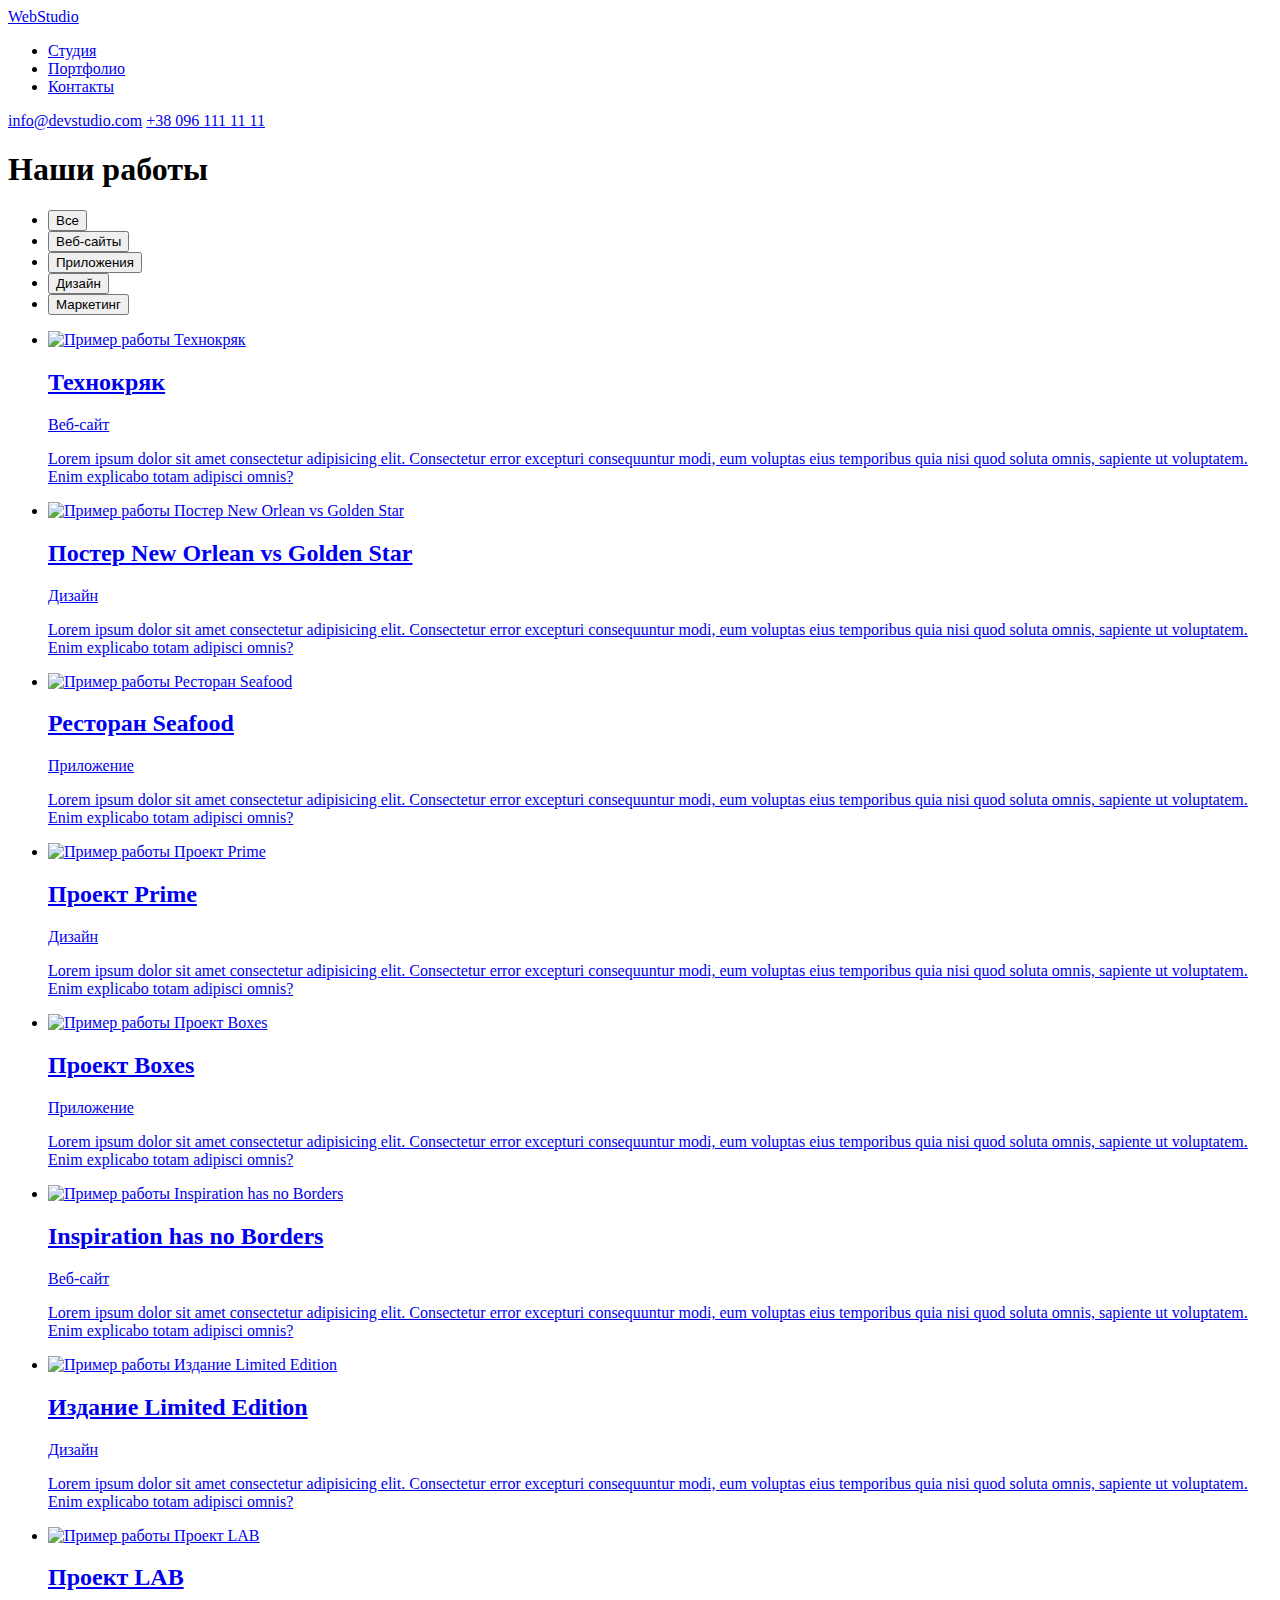
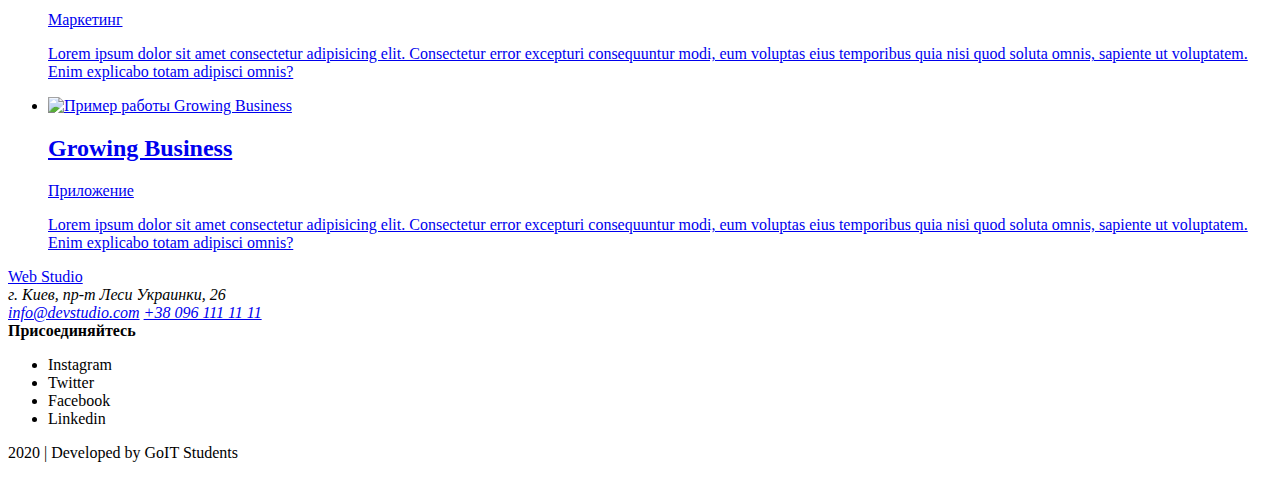
==== portfolio.html @ 0e14e5b4 "Добавляет страницу Портфолио и разметку" ====
<!DOCTYPE html>
<html lang="ru">
  <head>
    <meta charset="UTF-8" />
    <meta name="viewport" content="width=device-width, initial-scale=1.0" />
    <title>Portfolio</title>
    <link
      href="https://fonts.googleapis.com/css2?family=Raleway:wght@700&family=Roboto:wght@400;500;700&display=swap"
      rel="stylesheet"
    />
    <link rel="stylesheet" href="./css/normalize.css" />
    <link rel="stylesheet" href="./css/style.css" />
  </head>

  <body>
    <!--Шапка сайта-->
    <header>
      <nav class="menu-nav">
        <a href="./index.html" class="logo" lang="en"><span class="logo-header">Web</span>Studio</a>

        <ul class="site-nav list">
          <li><a href="./index.html" class="link">Студия</a></li>
          <li><a href="./portfolio.html" class="link current">Портфолио</a></li>
          <li><a href="#" class="link">Контакты</a></li>
        </ul>
      </nav>
      <div class="contact">
        <a href="mailto:info@devstudio.com" class="mail">info@devstudio.com</a>
        <a href="tel:+380961111111" class="phone">+38 096 111 11 11</a>
      </div>
    </header>
    <main>
      <!--Портфолио-->
      <h1 class="visually-hidden">Наши работы</h1>
      <section>
        <ul class="list">
          <li><button type="button" class="portfolio-button">Все</button></li>
          <li><button type="button" class="portfolio-button">Веб-сайты</button></li>
          <li><button type="button" class="portfolio-button">Приложения</button></li>
          <li><button type="button" class="portfolio-button">Дизайн</button></li>
          <li><button type="button" class="portfolio-button">Маркетинг</button></li>
        </ul>
      </section>
      <section>
        <ul class="list">
          <li>
            <a href="#">
              <img
                src="./image/portfolio1.jpg"
                width="370"
                height="294"
                alt="Пример работы Технокряк"
              />
              <h2 class="portfolio-title">Технокряк</h2>
              <p class="portfolio-subtitle">Веб-сайт</p>
              <p class="portfolio-text">
                Lorem ipsum dolor sit amet consectetur adipisicing elit. Consectetur error excepturi
                consequuntur modi, eum voluptas eius temporibus quia nisi quod soluta omnis,
                sapiente ut voluptatem. Enim explicabo totam adipisci omnis?
              </p>
            </a>
          </li>
          <li>
            <a href="#">
              <img
                src="./image/portfolio2.jpg"
                width="370"
                height="294"
                alt="Пример работы Постер New Orlean vs Golden Star"
              />
              <h2 class="portfolio-title">Постер New Orlean vs Golden Star</h2>
              <p class="portfolio-subtitle">Дизайн</p>
              <p class="portfolio-text">
                Lorem ipsum dolor sit amet consectetur adipisicing elit. Consectetur error excepturi
                consequuntur modi, eum voluptas eius temporibus quia nisi quod soluta omnis,
                sapiente ut voluptatem. Enim explicabo totam adipisci omnis?
              </p>
            </a>
          </li>
          <li>
            <a href="#">
              <img
                src="./image/portfolio3.jpg"
                width="370"
                height="294"
                alt="Пример работы Ресторан Seafood"
              />
              <h2 class="portfolio-title">Ресторан Seafood</h2>
              <p class="portfolio-subtitle">Приложение</p>
              <p class="portfolio-text">
                Lorem ipsum dolor sit amet consectetur adipisicing elit. Consectetur error excepturi
                consequuntur modi, eum voluptas eius temporibus quia nisi quod soluta omnis,
                sapiente ut voluptatem. Enim explicabo totam adipisci omnis?
              </p>
            </a>
          </li>
          <li>
            <a href="#">
              <img
                src="./image/portfolio4.jpg"
                width="370"
                height="294"
                alt="Пример работы Проект Prime"
              />
              <h2 class="portfolio-title">Проект Prime</h2>
              <p class="portfolio-subtitle">Дизайн</p>
              <p class="portfolio-text">
                Lorem ipsum dolor sit amet consectetur adipisicing elit. Consectetur error excepturi
                consequuntur modi, eum voluptas eius temporibus quia nisi quod soluta omnis,
                sapiente ut voluptatem. Enim explicabo totam adipisci omnis?
              </p>
            </a>
          </li>
          <li>
            <a href="#">
              <img
                src="./image/portfolio5.jpg"
                width="370"
                height="294"
                alt="Пример работы Проект Boxes"
              />
              <h2 class="portfolio-title">Проект Boxes</h2>
              <p class="portfolio-subtitle">Приложение</p>
              <p class="portfolio-text">
                Lorem ipsum dolor sit amet consectetur adipisicing elit. Consectetur error excepturi
                consequuntur modi, eum voluptas eius temporibus quia nisi quod soluta omnis,
                sapiente ut voluptatem. Enim explicabo totam adipisci omnis?
              </p>
            </a>
          </li>
          <li>
            <a href="#">
              <img
                src="./image/portfolio6.jpg"
                width="370"
                height="294"
                alt="Пример работы Inspiration has no Borders"
              />
              <h2 class="portfolio-title">Inspiration has no Borders</h2>
              <p class="portfolio-subtitle">Веб-сайт</p>
              <p class="portfolio-text">
                Lorem ipsum dolor sit amet consectetur adipisicing elit. Consectetur error excepturi
                consequuntur modi, eum voluptas eius temporibus quia nisi quod soluta omnis,
                sapiente ut voluptatem. Enim explicabo totam adipisci omnis?
              </p>
            </a>
          </li>
          <li>
            <a href="#">
              <img
                src="./image/portfolio7.jpg"
                width="370"
                height="294"
                alt="Пример работы Издание Limited Edition"
              />
              <h2 class="portfolio-title">Издание Limited Edition</h2>
              <p class="portfolio-subtitle">Дизайн</p>
              <p class="portfolio-text">
                Lorem ipsum dolor sit amet consectetur adipisicing elit. Consectetur error excepturi
                consequuntur modi, eum voluptas eius temporibus quia nisi quod soluta omnis,
                sapiente ut voluptatem. Enim explicabo totam adipisci omnis?
              </p>
            </a>
          </li>
          <li>
            <a href="#">
              <img
                src="./image/portfolio8.jpg"
                width="370"
                height="294"
                alt="Пример работы Проект LAB"
              />
              <h2 class="portfolio-title">Проект LAB</h2>
              <p class="portfolio-subtitle">Маркетинг</p>
              <p class="portfolio-text">
                Lorem ipsum dolor sit amet consectetur adipisicing elit. Consectetur error excepturi
                consequuntur modi, eum voluptas eius temporibus quia nisi quod soluta omnis,
                sapiente ut voluptatem. Enim explicabo totam adipisci omnis?
              </p>
            </a>
          </li>
          <li>
            <a href="#">
              <img
                src="./image/portfolio9.jpg"
                width="370"
                height="294"
                alt="Пример работы Growing Business"
              />
              <h2 class="portfolio-title">Growing Business</h2>
              <p class="portfolio-subtitle">Приложение</p>
              <p class="portfolio-text">
                Lorem ipsum dolor sit amet consectetur adipisicing elit. Consectetur error excepturi
                consequuntur modi, eum voluptas eius temporibus quia nisi quod soluta omnis,
                sapiente ut voluptatem. Enim explicabo totam adipisci omnis?
              </p>
            </a>
          </li>
        </ul>
      </section>
    </main>
    <footer class="main-footer">
      <!--Контактная информация в подвале-->
      <div>
        <a href="./index.html" class="logo-footer"> <span class="logo-color">Web</span> Studio</a>
        <address class="addres">г. Киев, пр-т Леси Украинки, 26</address>
        <address>
          <a href="mailto:info@devstudio.com" class="mail-footer">info@devstudio.com</a>
          <a href="tel:+380961111111" class="phone-footer">+38 096 111 11 11</a>
        </address>
      </div>
      <div>
        <b class="join">Присоединяйтесь</b>
        <ul class="list">
          <li><a href="#" aria-label="Ссылка на Instagram"></a>Instagram</li>
          <li><a href="#" aria-label="Ссылка на Twitter"></a>Twitter</li>
          <li><a href="#" aria-label="Ссылка на Facebook"></a>Facebook</li>
          <li><a href="#" aria-label="Ссылка на Linkedin"></a>Linkedin</li>
        </ul>
      </div>
      <!--Копирайт-->
      <div>
        <p lang="en" class="copyright">2020 | Developed by GoIT Students</p>
      </div>
    </footer>
  </body>
</html>
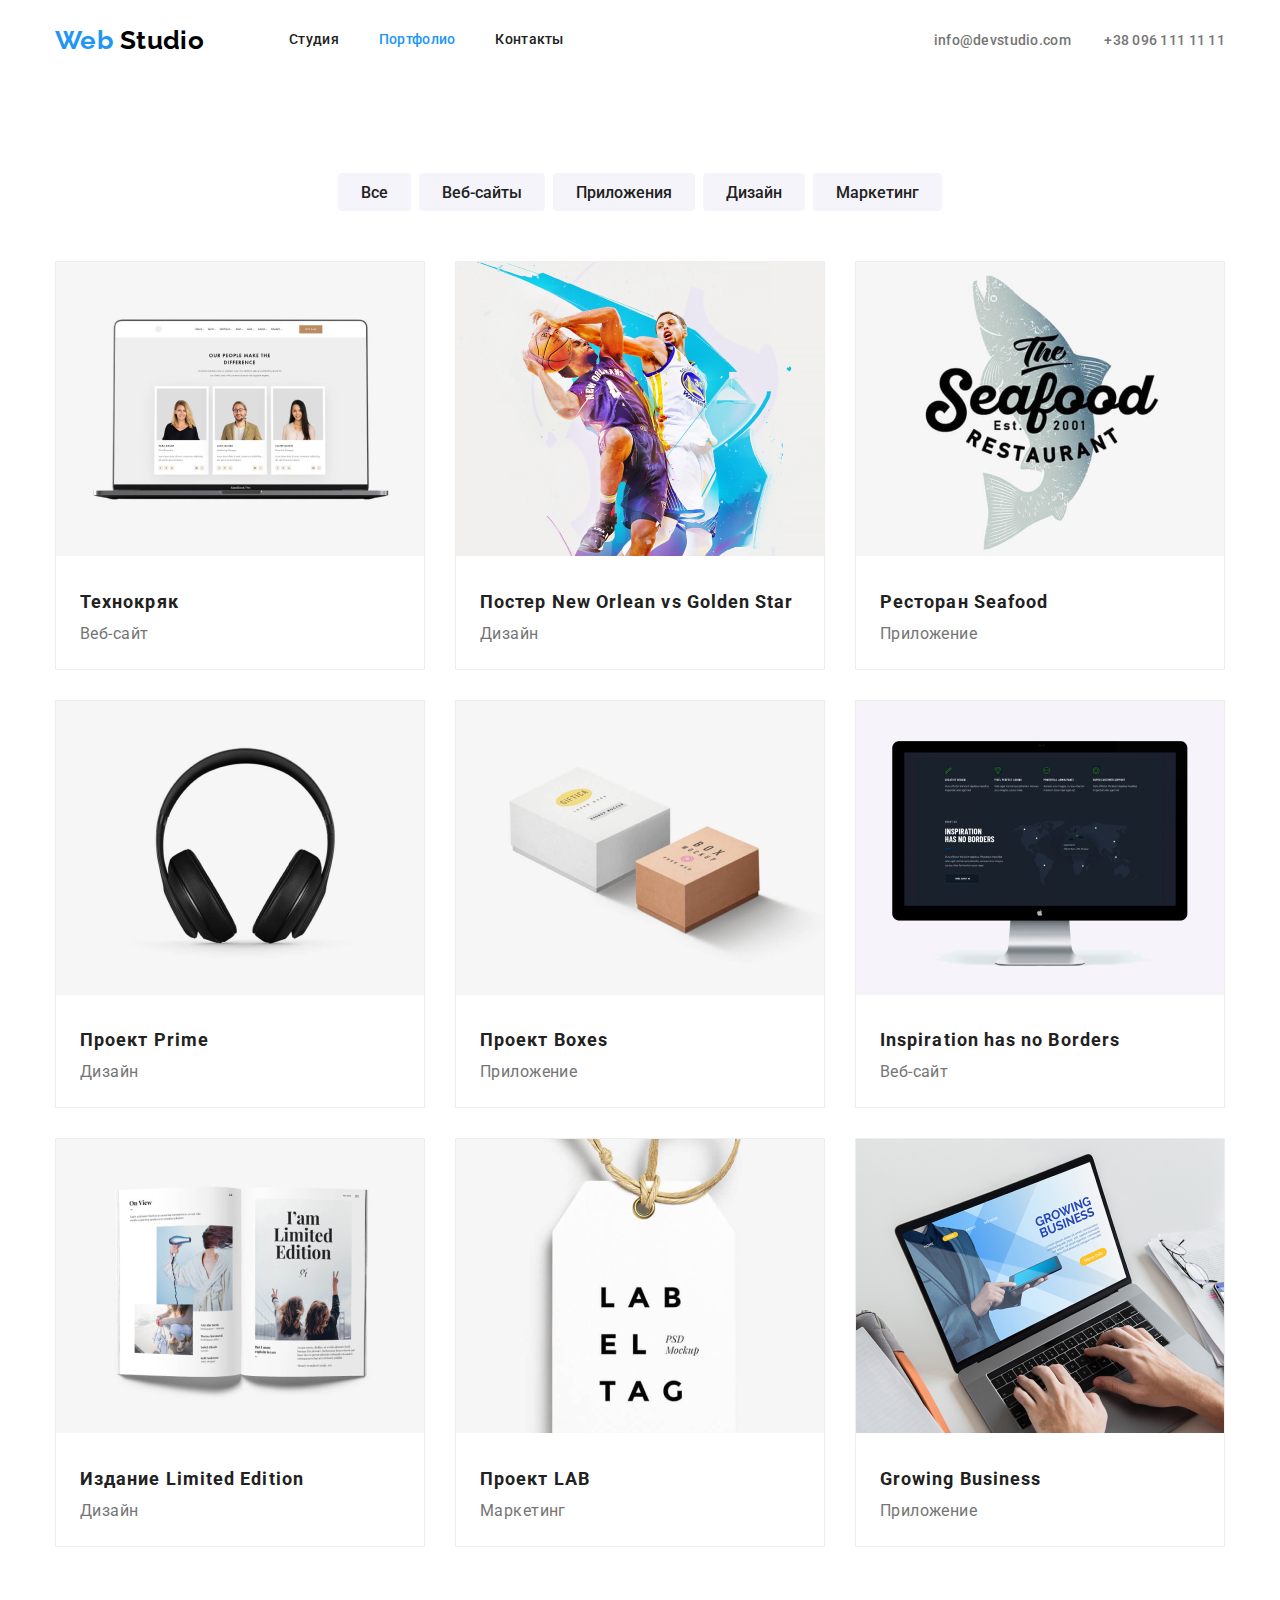
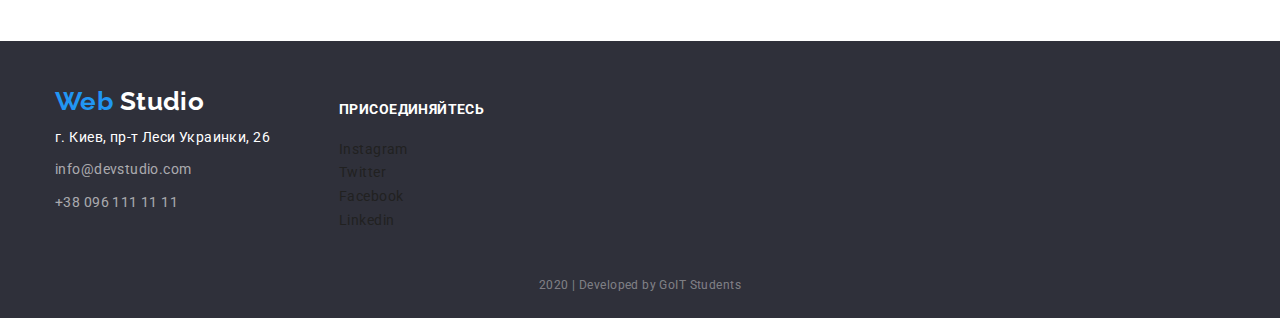
==== commit 5a622baf: "Разметка страницы Портфолио" ====
--- a/portfolio.html
+++ b/portfolio.html
@@ -3,7 +3,7 @@
   <head>
     <meta charset="UTF-8" />
     <meta name="viewport" content="width=device-width, initial-scale=1.0" />
-    <title>Portfolio</title>
+    <title>Портфолио</title>
     <link
       href="https://fonts.googleapis.com/css2?family=Raleway:wght@700&family=Roboto:wght@400;500;700&display=swap"
       rel="stylesheet"
@@ -15,208 +15,240 @@
   <body>
     <!--Шапка сайта-->
     <header>
-      <nav class="menu-nav">
-        <a href="./index.html" class="logo" lang="en"><span class="logo-header">Web</span>Studio</a>
+      <div class="container header-nav">
+        <nav class="main-nav">
+          <a href="./index.html" class="logo" lang="en"
+            ><span class="logo-header">Web</span> Studio</a
+          >
 
-        <ul class="site-nav list">
-          <li><a href="./index.html" class="link">Студия</a></li>
-          <li><a href="./portfolio.html" class="link current">Портфолио</a></li>
-          <li><a href="#" class="link">Контакты</a></li>
-        </ul>
-      </nav>
-      <div class="contact">
-        <a href="mailto:info@devstudio.com" class="mail">info@devstudio.com</a>
-        <a href="tel:+380961111111" class="phone">+38 096 111 11 11</a>
+          <ul class="site-nav list">
+            <li class="item"><a href="./index.html" class="link">Студия</a></li>
+            <li class="item"><a href="./portfolio.html" class="link current">Портфолио</a></li>
+            <li class="item"><a href="#" class="link">Контакты</a></li>
+          </ul>
+        </nav>
+        <div class="contact">
+          <a href="mailto:info@devstudio.com" class="mail">info@devstudio.com</a>
+          <a href="tel:+380961111111" class="phone">+38 096 111 11 11</a>
+        </div>
       </div>
     </header>
     <main>
       <!--Портфолио-->
-      <h1 class="visually-hidden">Наши работы</h1>
-      <section>
-        <ul class="list">
-          <li><button type="button" class="portfolio-button">Все</button></li>
-          <li><button type="button" class="portfolio-button">Веб-сайты</button></li>
-          <li><button type="button" class="portfolio-button">Приложения</button></li>
-          <li><button type="button" class="portfolio-button">Дизайн</button></li>
-          <li><button type="button" class="portfolio-button">Маркетинг</button></li>
-        </ul>
-      </section>
-      <section>
-        <ul class="list">
-          <li>
-            <a href="#">
-              <img
-                src="./image/portfolio1.jpg"
-                width="370"
-                height="294"
-                alt="Пример работы Технокряк"
-              />
-              <h2 class="portfolio-title">Технокряк</h2>
-              <p class="portfolio-subtitle">Веб-сайт</p>
-              <p class="portfolio-text">
-                Lorem ipsum dolor sit amet consectetur adipisicing elit. Consectetur error excepturi
-                consequuntur modi, eum voluptas eius temporibus quia nisi quod soluta omnis,
-                sapiente ut voluptatem. Enim explicabo totam adipisci omnis?
-              </p>
-            </a>
-          </li>
-          <li>
-            <a href="#">
-              <img
-                src="./image/portfolio2.jpg"
-                width="370"
-                height="294"
-                alt="Пример работы Постер New Orlean vs Golden Star"
-              />
-              <h2 class="portfolio-title">Постер New Orlean vs Golden Star</h2>
-              <p class="portfolio-subtitle">Дизайн</p>
-              <p class="portfolio-text">
-                Lorem ipsum dolor sit amet consectetur adipisicing elit. Consectetur error excepturi
-                consequuntur modi, eum voluptas eius temporibus quia nisi quod soluta omnis,
-                sapiente ut voluptatem. Enim explicabo totam adipisci omnis?
-              </p>
-            </a>
-          </li>
-          <li>
-            <a href="#">
-              <img
-                src="./image/portfolio3.jpg"
-                width="370"
-                height="294"
-                alt="Пример работы Ресторан Seafood"
-              />
-              <h2 class="portfolio-title">Ресторан Seafood</h2>
-              <p class="portfolio-subtitle">Приложение</p>
-              <p class="portfolio-text">
-                Lorem ipsum dolor sit amet consectetur adipisicing elit. Consectetur error excepturi
-                consequuntur modi, eum voluptas eius temporibus quia nisi quod soluta omnis,
-                sapiente ut voluptatem. Enim explicabo totam adipisci omnis?
-              </p>
-            </a>
-          </li>
-          <li>
-            <a href="#">
-              <img
-                src="./image/portfolio4.jpg"
-                width="370"
-                height="294"
-                alt="Пример работы Проект Prime"
-              />
-              <h2 class="portfolio-title">Проект Prime</h2>
-              <p class="portfolio-subtitle">Дизайн</p>
-              <p class="portfolio-text">
-                Lorem ipsum dolor sit amet consectetur adipisicing elit. Consectetur error excepturi
-                consequuntur modi, eum voluptas eius temporibus quia nisi quod soluta omnis,
-                sapiente ut voluptatem. Enim explicabo totam adipisci omnis?
-              </p>
-            </a>
-          </li>
-          <li>
-            <a href="#">
-              <img
-                src="./image/portfolio5.jpg"
-                width="370"
-                height="294"
-                alt="Пример работы Проект Boxes"
-              />
-              <h2 class="portfolio-title">Проект Boxes</h2>
-              <p class="portfolio-subtitle">Приложение</p>
-              <p class="portfolio-text">
-                Lorem ipsum dolor sit amet consectetur adipisicing elit. Consectetur error excepturi
-                consequuntur modi, eum voluptas eius temporibus quia nisi quod soluta omnis,
-                sapiente ut voluptatem. Enim explicabo totam adipisci omnis?
-              </p>
-            </a>
-          </li>
-          <li>
-            <a href="#">
-              <img
-                src="./image/portfolio6.jpg"
-                width="370"
-                height="294"
-                alt="Пример работы Inspiration has no Borders"
-              />
-              <h2 class="portfolio-title">Inspiration has no Borders</h2>
-              <p class="portfolio-subtitle">Веб-сайт</p>
-              <p class="portfolio-text">
-                Lorem ipsum dolor sit amet consectetur adipisicing elit. Consectetur error excepturi
-                consequuntur modi, eum voluptas eius temporibus quia nisi quod soluta omnis,
-                sapiente ut voluptatem. Enim explicabo totam adipisci omnis?
-              </p>
-            </a>
-          </li>
-          <li>
-            <a href="#">
-              <img
-                src="./image/portfolio7.jpg"
-                width="370"
-                height="294"
-                alt="Пример работы Издание Limited Edition"
-              />
-              <h2 class="portfolio-title">Издание Limited Edition</h2>
-              <p class="portfolio-subtitle">Дизайн</p>
-              <p class="portfolio-text">
-                Lorem ipsum dolor sit amet consectetur adipisicing elit. Consectetur error excepturi
-                consequuntur modi, eum voluptas eius temporibus quia nisi quod soluta omnis,
-                sapiente ut voluptatem. Enim explicabo totam adipisci omnis?
-              </p>
-            </a>
-          </li>
-          <li>
-            <a href="#">
-              <img
-                src="./image/portfolio8.jpg"
-                width="370"
-                height="294"
-                alt="Пример работы Проект LAB"
-              />
-              <h2 class="portfolio-title">Проект LAB</h2>
-              <p class="portfolio-subtitle">Маркетинг</p>
-              <p class="portfolio-text">
-                Lorem ipsum dolor sit amet consectetur adipisicing elit. Consectetur error excepturi
-                consequuntur modi, eum voluptas eius temporibus quia nisi quod soluta omnis,
-                sapiente ut voluptatem. Enim explicabo totam adipisci omnis?
-              </p>
-            </a>
-          </li>
-          <li>
-            <a href="#">
-              <img
-                src="./image/portfolio9.jpg"
-                width="370"
-                height="294"
-                alt="Пример работы Growing Business"
-              />
-              <h2 class="portfolio-title">Growing Business</h2>
-              <p class="portfolio-subtitle">Приложение</p>
-              <p class="portfolio-text">
-                Lorem ipsum dolor sit amet consectetur adipisicing elit. Consectetur error excepturi
-                consequuntur modi, eum voluptas eius temporibus quia nisi quod soluta omnis,
-                sapiente ut voluptatem. Enim explicabo totam adipisci omnis?
-              </p>
-            </a>
-          </li>
-        </ul>
+      <section class="section-portfolio">
+        <div class="container">
+          <h1 class="visually-hidden">Наши работы</h1>
+          <ul class="filter-list list">
+            <li class="filter"><button type="button" class="portfolio-button">Все</button></li>
+            <li class="filter">
+              <button type="button" class="portfolio-button">Веб-сайты</button>
+            </li>
+            <li class="filter">
+              <button type="button" class="portfolio-button">Приложения</button>
+            </li>
+            <li class="filter"><button type="button" class="portfolio-button">Дизайн</button></li>
+            <li class="filter">
+              <button type="button" class="portfolio-button">Маркетинг</button>
+            </li>
+          </ul>
+        </div>
+        <div class="container">
+          <ul class="project-list list">
+            <li class="project">
+              <a href="#">
+                <img
+                  src="./image/portfolio1.jpg"
+                  width="370"
+                  height="294"
+                  alt="Пример работы Технокряк"
+                />
+                <div class="project-content">
+                  <h2 class="portfolio-title">Технокряк</h2>
+                  <p class="portfolio-subtitle">Веб-сайт</p>
+                  <p class="portfolio-text">
+                    Lorem ipsum dolor sit amet consectetur adipisicing elit. Consectetur error
+                    excepturi consequuntur modi, eum voluptas eius temporibus quia nisi quod soluta
+                    omnis, sapiente ut voluptatem. Enim explicabo totam adipisci omnis?
+                  </p>
+                </div>
+              </a>
+            </li>
+            <li class="project">
+              <a href="#">
+                <img
+                  src="./image/portfolio2.jpg"
+                  width="370"
+                  height="294"
+                  alt="Пример работы Постер New Orlean vs Golden Star"
+                />
+                <div class="project-content">
+                  <h2 class="portfolio-title">Постер New Orlean vs Golden Star</h2>
+                  <p class="portfolio-subtitle">Дизайн</p>
+                  <p class="portfolio-text">
+                    Lorem ipsum dolor sit amet consectetur adipisicing elit. Consectetur error
+                    excepturi consequuntur modi, eum voluptas eius temporibus quia nisi quod soluta
+                    omnis, sapiente ut voluptatem. Enim explicabo totam adipisci omnis?
+                  </p>
+                </div>
+              </a>
+            </li>
+            <li class="project">
+              <a href="#">
+                <img
+                  src="./image/portfolio3.jpg"
+                  width="370"
+                  height="294"
+                  alt="Пример работы Ресторан Seafood"
+                />
+                <div class="project-content">
+                  <h2 class="portfolio-title">Ресторан Seafood</h2>
+                  <p class="portfolio-subtitle">Приложение</p>
+                  <p class="portfolio-text">
+                    Lorem ipsum dolor sit amet consectetur adipisicing elit. Consectetur error
+                    excepturi consequuntur modi, eum voluptas eius temporibus quia nisi quod soluta
+                    omnis, sapiente ut voluptatem. Enim explicabo totam adipisci omnis?
+                  </p>
+                </div>
+              </a>
+            </li>
+            <li class="project">
+              <a href="#">
+                <img
+                  src="./image/portfolio4.jpg"
+                  width="370"
+                  height="294"
+                  alt="Пример работы Проект Prime"
+                />
+                <div class="project-content">
+                  <h2 class="portfolio-title">Проект Prime</h2>
+                  <p class="portfolio-subtitle">Дизайн</p>
+                  <p class="portfolio-text">
+                    Lorem ipsum dolor sit amet consectetur adipisicing elit. Consectetur error
+                    excepturi consequuntur modi, eum voluptas eius temporibus quia nisi quod soluta
+                    omnis, sapiente ut voluptatem. Enim explicabo totam adipisci omnis?
+                  </p>
+                </div>
+              </a>
+            </li>
+            <li class="project">
+              <a href="#">
+                <img
+                  src="./image/portfolio5.jpg"
+                  width="370"
+                  height="294"
+                  alt="Пример работы Проект Boxes"
+                />
+                <div class="project-content">
+                  <h2 class="portfolio-title">Проект Boxes</h2>
+                  <p class="portfolio-subtitle">Приложение</p>
+                  <p class="portfolio-text">
+                    Lorem ipsum dolor sit amet consectetur adipisicing elit. Consectetur error
+                    excepturi consequuntur modi, eum voluptas eius temporibus quia nisi quod soluta
+                    omnis, sapiente ut voluptatem. Enim explicabo totam adipisci omnis?
+                  </p>
+                </div>
+              </a>
+            </li>
+            <li class="project">
+              <a href="#">
+                <img
+                  src="./image/portfolio6.jpg"
+                  width="370"
+                  height="294"
+                  alt="Пример работы Inspiration has no Borders"
+                />
+                <div class="project-content">
+                  <h2 class="portfolio-title">Inspiration has no Borders</h2>
+                  <p class="portfolio-subtitle">Веб-сайт</p>
+                  <p class="portfolio-text">
+                    Lorem ipsum dolor sit amet consectetur adipisicing elit. Consectetur error
+                    excepturi consequuntur modi, eum voluptas eius temporibus quia nisi quod soluta
+                    omnis, sapiente ut voluptatem. Enim explicabo totam adipisci omnis?
+                  </p>
+                </div>
+              </a>
+            </li>
+            <li class="project">
+              <a href="#">
+                <img
+                  src="./image/portfolio7.jpg"
+                  width="370"
+                  height="294"
+                  alt="Пример работы Издание Limited Edition"
+                />
+                <div class="project-content">
+                  <h2 class="portfolio-title">Издание Limited Edition</h2>
+                  <p class="portfolio-subtitle">Дизайн</p>
+                  <p class="portfolio-text">
+                    Lorem ipsum dolor sit amet consectetur adipisicing elit. Consectetur error
+                    excepturi consequuntur modi, eum voluptas eius temporibus quia nisi quod soluta
+                    omnis, sapiente ut voluptatem. Enim explicabo totam adipisci omnis?
+                  </p>
+                </div>
+              </a>
+            </li>
+            <li class="project">
+              <a href="#">
+                <img
+                  src="./image/portfolio8.jpg"
+                  width="370"
+                  height="294"
+                  alt="Пример работы Проект LAB"
+                />
+                <div class="project-content">
+                  <h2 class="portfolio-title">Проект LAB</h2>
+                  <p class="portfolio-subtitle">Маркетинг</p>
+                  <p class="portfolio-text">
+                    Lorem ipsum dolor sit amet consectetur adipisicing elit. Consectetur error
+                    excepturi consequuntur modi, eum voluptas eius temporibus quia nisi quod soluta
+                    omnis, sapiente ut voluptatem. Enim explicabo totam adipisci omnis?
+                  </p>
+                </div>
+              </a>
+            </li>
+            <li class="project">
+              <a href="#">
+                <img
+                  src="./image/portfolio9.jpg"
+                  width="370"
+                  height="294"
+                  alt="Пример работы Growing Business"
+                />
+                <div class="project-content">
+                  <h2 class="portfolio-title">Growing Business</h2>
+                  <p class="portfolio-subtitle">Приложение</p>
+                  <p class="portfolio-text">
+                    Lorem ipsum dolor sit amet consectetur adipisicing elit. Consectetur error
+                    excepturi consequuntur modi, eum voluptas eius temporibus quia nisi quod soluta
+                    omnis, sapiente ut voluptatem. Enim explicabo totam adipisci omnis?
+                  </p>
+                </div>
+              </a>
+            </li>
+          </ul>
+        </div>
       </section>
     </main>
     <footer class="main-footer">
       <!--Контактная информация в подвале-->
-      <div>
-        <a href="./index.html" class="logo-footer"> <span class="logo-color">Web</span> Studio</a>
-        <address class="addres">г. Киев, пр-т Леси Украинки, 26</address>
-        <address>
-          <a href="mailto:info@devstudio.com" class="mail-footer">info@devstudio.com</a>
-          <a href="tel:+380961111111" class="phone-footer">+38 096 111 11 11</a>
-        </address>
-      </div>
-      <div>
-        <b class="join">Присоединяйтесь</b>
-        <ul class="list">
-          <li><a href="#" aria-label="Ссылка на Instagram"></a>Instagram</li>
-          <li><a href="#" aria-label="Ссылка на Twitter"></a>Twitter</li>
-          <li><a href="#" aria-label="Ссылка на Facebook"></a>Facebook</li>
-          <li><a href="#" aria-label="Ссылка на Linkedin"></a>Linkedin</li>
-        </ul>
+      <div class="container footer">
+        <div class="footer-container">
+          <a href="./index.html" class="logo-footer"> <span class="logo-color">Web</span> Studio</a>
+          <address class="addres">г. Киев, пр-т Леси Украинки, 26</address>
+          <address class="contact-footer">
+            <a href="mailto:info@devstudio.com" class="mail-footer">info@devstudio.com</a> <br />
+            <a href="tel:+380961111111" class="phone-footer">+38 096 111 11 11</a>
+          </address>
+        </div>
+        <div class="join-container">
+          <b class="join">Присоединяйтесь</b>
+          <ul class="list">
+            <li><a href="#" aria-label="Ссылка на Instagram"></a>Instagram</li>
+            <li><a href="#" aria-label="Ссылка на Twitter"></a>Twitter</li>
+            <li><a href="#" aria-label="Ссылка на Facebook"></a>Facebook</li>
+            <li><a href="#" aria-label="Ссылка на Linkedin"></a>Linkedin</li>
+          </ul>
+        </div>
       </div>
       <!--Копирайт-->
       <div>
--- a/css/style.css
+++ b/css/style.css
@@ -0,0 +1,434 @@
+/* Цвет основного текста #212121; */
+/* Вторичный цвет текста  #757575;*/
+/* Белый #ffffff  */
+/* Акцент #2196f3; */
+/* Вторичный цвет фона #f5f4fA */
+/* Фон футер #2F303A; */
+html {
+  box-sizing: border-box;
+}
+*,
+*::before,
+*::after {
+  box-sizing: inherit;
+}
+:root {
+  --text-color: #757575;
+  --primary-title-color: #212121;
+  --accent-color: #2196f3;
+  --primary-white-color: #ffffff;
+  --background-footer: #2f303a;
+  --background-icon: #f5f4fa;
+  --background-button: #f5f4fa;
+  --color-button: #212121;
+}
+
+body {
+  background-color: var(--primary-white-color);
+  color: var(--primary-title-color);
+
+  font-family: 'Roboto', sans-serif;
+  font-style: normal;
+  font-weight: normal;
+  letter-spacing: 0.03em;
+  font-size: 14px;
+  line-height: 1.7;
+}
+
+/* Стили для страницы Студия index.html */
+.list {
+  list-style: none;
+  padding: 0;
+  margin: 0;
+}
+.container {
+  margin-left: auto;
+  margin-right: auto;
+  width: 1200px;
+  padding-left: 15px;
+  padding-right: 15px;
+}
+
+/* Logo*/
+.logo,
+.logo-header,
+.logo-footer,
+.logo-color {
+  font-family: 'Raleway', sans-serif;
+  font-weight: 700;
+  font-size: 26px;
+  line-height: 1.19;
+  color: #000000;
+}
+.logo-header {
+  color: var(--accent-color);
+}
+/* Navigation */
+.header-nav {
+  display: flex;
+  align-items: center;
+}
+.main-nav {
+  display: flex;
+  align-items: center;
+}
+.site-nav {
+  display: flex;
+  margin-left: 85px;
+}
+.site-nav .item + .item {
+  margin-left: 40px;
+}
+.site-nav .link {
+  display: block;
+  padding-top: 32px;
+  padding-bottom: 32px;
+
+  font-weight: 500;
+  font-size: 14px;
+  line-height: 1.14;
+  letter-spacing: 0.02em;
+  color: var(--primary-title-color);
+}
+.site-nav .link:hover,
+.site-nav .link:focus {
+  color: var(--accent-color);
+}
+.site-nav .link.current {
+  color: var(--accent-color);
+}
+/* Contact*/
+.contact {
+  margin-left: auto;
+}
+
+.contact .mail + .phone {
+  margin-left: 30px;
+}
+.mail,
+.phone {
+  font-weight: 500;
+  font-size: 14px;
+  line-height: 2;
+  letter-spacing: 0.02em;
+  color: var(--text-color);
+}
+.mail:hover,
+.phone:hover,
+.mail-footer:hover,
+.phone-footer:hover,
+.mail:focus,
+.phone:focus,
+.mail-footer:focus,
+.phone-footer:focus {
+  color: var(--accent-color);
+}
+/* Hero */
+.hero {
+  text-align: center;
+  /* Чтобы отобразить белый текст временно серый фон вместо баннера */
+  background-color: rgba(233, 233, 227, 0.5);
+}
+.hero-title {
+  margin-top: 0;
+  margin-bottom: 30px;
+
+  font-weight: 900;
+  font-size: 44px;
+  line-height: 1.36;
+  letter-spacing: 0.06em;
+  text-transform: uppercase;
+  color: var(--primary-white-color);
+}
+
+button {
+  border: none;
+  outline: none;
+}
+.order-service {
+  --h: 50px;
+  min-width: 200px;
+  padding: 0 32px; /* гарантия отступов при увеличении длинны текста*/
+
+  height: var(--h); /* центрирование одной линии текста по вертикали */
+  line-height: var(--h); /* центрирование одной линии текста по вертикали */
+  /* текст */
+  text-align: center; /* центрирование  по горзонтали */
+  font-weight: 700;
+  font-size: 16px;
+  letter-spacing: 0.06em;
+  /* цвета */
+  color: var(--primary-white-color);
+  background-color: var(--accent-color);
+
+  /* украшения   */
+  box-shadow: 0px 4px 4px rgba(0, 0, 0, 0.15);
+  border-radius: 4px;
+}
+.order-service:hover,
+.order-service:focus {
+  background-color: #188ce8;
+}
+/* Section*/
+.section-advantages,
+.section-team,
+.section-work,
+.section-client {
+  margin-top: 94px;
+}
+.advantages-list .advantages + .advantages,
+.work-list .work + .work,
+.team-list .team + .team,
+.client-list .client + .client {
+  margin-left: 30px;
+}
+.advantages,
+.team {
+  width: 270px;
+}
+.advantages-list,
+.work-list,
+.team-list,
+.client-list {
+  display: flex;
+}
+.section-title {
+  margin-top: 0px;
+  margin-bottom: 50px;
+
+  font-weight: 700;
+  font-size: 36px;
+  line-height: 1.17;
+  text-align: center;
+}
+.advantages-img {
+  display: block;
+  margin-bottom: 30px;
+  padding: 25px 100px 25px 100px;
+  border-radius: 4px;
+
+  text-align: center;
+  background-color: var(--background-icon);
+}
+.advantages-title {
+  margin-top: 0px;
+  margin-bottom: 10px;
+  font-weight: 700;
+  font-size: 14px;
+  line-height: 1.14;
+  text-transform: uppercase;
+}
+.advantages-text {
+  margin-top: 0px;
+  margin-bottom: 0px;
+  font-size: 14px;
+  line-height: 1.71;
+  color: var(--text-color);
+}
+.advantages-text {
+  color: var(--text-color);
+}
+/*Section About us*/
+.work {
+  width: 370px;
+}
+.title-work {
+  padding: 27px 82px;
+  margin-top: 0px;
+  margin-bottom: 0px;
+  font-size: 14px;
+  text-align: center;
+  line-height: 1.14;
+  color: var(--primary-white-color);
+  text-transform: uppercase;
+  /* Чтобы отобразить белый текст временно серый фон вместо баннера */
+  background-color: rgba(47, 48, 58, 0.8);
+}
+/*Section Our Team*/
+.team-background {
+  background-color: var(--background-button);
+}
+.section-team {
+  padding-bottom: 94px;
+}
+.section-team > .section-title {
+  padding-top: 94px;
+  padding-bottom: 50px;
+  margin-bottom: 0px;
+}
+.title-team {
+  margin-top: 30px;
+  margin-bottom: 10px;
+}
+.title-team,
+.text-team {
+  font-weight: 500;
+  font-size: 16px;
+  line-height: 1.19;
+  text-align: center;
+}
+.section-team .text-team {
+  margin-top: 0px;
+  margin-bottom: 16px;
+  font-weight: 400;
+  color: var(--text-color);
+}
+.team {
+  background: #ffffff;
+  box-shadow: 0px 2px 1px rgba(0, 0, 0, 0.2), 0px 1px 1px rgba(0, 0, 0, 0.14),
+    0px 1px 3px rgba(0, 0, 0, 0.12);
+  border-radius: 0px 0px 4px 4px;
+}
+/*Our Clients*/
+.section-client {
+  margin-bottom: 94px;
+}
+.client {
+  display: flex;
+  align-items: center;
+  justify-content: center;
+  width: 170px;
+  height: 90px;
+  border: 1px solid #afb1b8;
+  border-radius: 4px;
+}
+.client:hover,
+.client:focus {
+  border: 1px solid var(--accent-color);
+}
+/*Footer*/
+.container.footer {
+  display: flex;
+}
+.main-footer {
+  background-color: var(--background-footer);
+}
+.footer-container {
+  margin-top: 45px;
+  margin-right: 69px;
+}
+.logo-footer,
+.logo-color {
+  margin-top: 8px;
+  color: var(--primary-white-color);
+}
+.logo-color {
+  color: var(--accent-color);
+}
+.addres {
+  color: var(--primary-white-color);
+  margin-top: 8px;
+  margin-bottom: 9px;
+}
+.mail-footer {
+  display: inline-block;
+  margin-bottom: 9px;
+}
+.mail-footer,
+.phone-footer {
+  color: rgba(255, 255, 255, 0.6);
+}
+.contact-footer {
+  padding-bottom: 28px;
+}
+.join-container {
+  margin-top: 57px;
+}
+.join {
+  display: inline-block;
+  margin-bottom: 20px;
+  font-weight: 700;
+  line-height: 1.14;
+  text-transform: uppercase;
+  color: var(--primary-white-color);
+}
+.copyright {
+  padding-top: 18px;
+  padding-bottom: 21px;
+  font-size: 12px;
+  line-height: 2;
+  text-align: center;
+  color: rgba(255, 255, 255, 0.4);
+}
+
+/* Разметка страницы Portfolio */
+.section-portfolio {
+  margin-top: 93px;
+  margin-bottom: 94px;
+}
+.filter-list {
+  display: flex;
+  justify-content: center;
+  align-items: flex-start;
+  margin-bottom: 50px;
+}
+.filter-list .filter + .filter {
+  margin-left: 8px;
+}
+.portfolio-button {
+  width: auto;
+  padding: 6px 22px;
+  height: 38px;
+  font-weight: 500;
+  font-size: 16px;
+  line-height: 1.6;
+  text-align: center;
+  color: var(--color-button);
+  background: var(--background-button);
+  border: 1px solid transparent;
+  border-radius: 4px;
+}
+.portfolio-button:hover,
+.portfolio-button:focus {
+  color: var(--primary-white-color);
+  background: var(--accent-color);
+}
+.project-list {
+  display: flex;
+  flex-wrap: wrap;
+}
+.project {
+  width: calc((100% - 60px) / 3);
+  margin-right: 30px;
+  margin-bottom: 30px;
+  overflow: hidden;
+  border: 1px solid #eeeeee;
+}
+.project:nth-child(3n) {
+  margin-right: 0;
+}
+.project:nth-last-child(-n + 3) {
+  margin-bottom: 0;
+}
+.project-content {
+  padding: 20px 24px;
+  background: #ffffff;
+}
+.project:hover,
+.project:focus {
+  box-shadow: 1px 4px 6px rgba(0, 0, 0, 0.16), 0px 4px 4px rgba(0, 0, 0, 0.06),
+    0px 1px 1px rgba(0, 0, 0, 0.12);
+}
+.portfolio-title {
+  margin-top: 0px;
+  margin-bottom: 0px;
+  font-weight: 700;
+  font-size: 18px;
+  line-height: 2;
+  letter-spacing: 0.06em;
+  color: var(--primary-title-color);
+}
+.portfolio-subtitle {
+  margin-top: 0px;
+  margin-bottom: 0px;
+  font-size: 16px;
+  line-height: 1.8;
+  color: var(--text-color);
+}
+.portfolio-text {
+  font-size: 18px;
+  line-height: 1.6;
+  color: var(--primary-white-color);
+  background: rgba(33, 150, 243, 0.9);
+  display: none;
+}
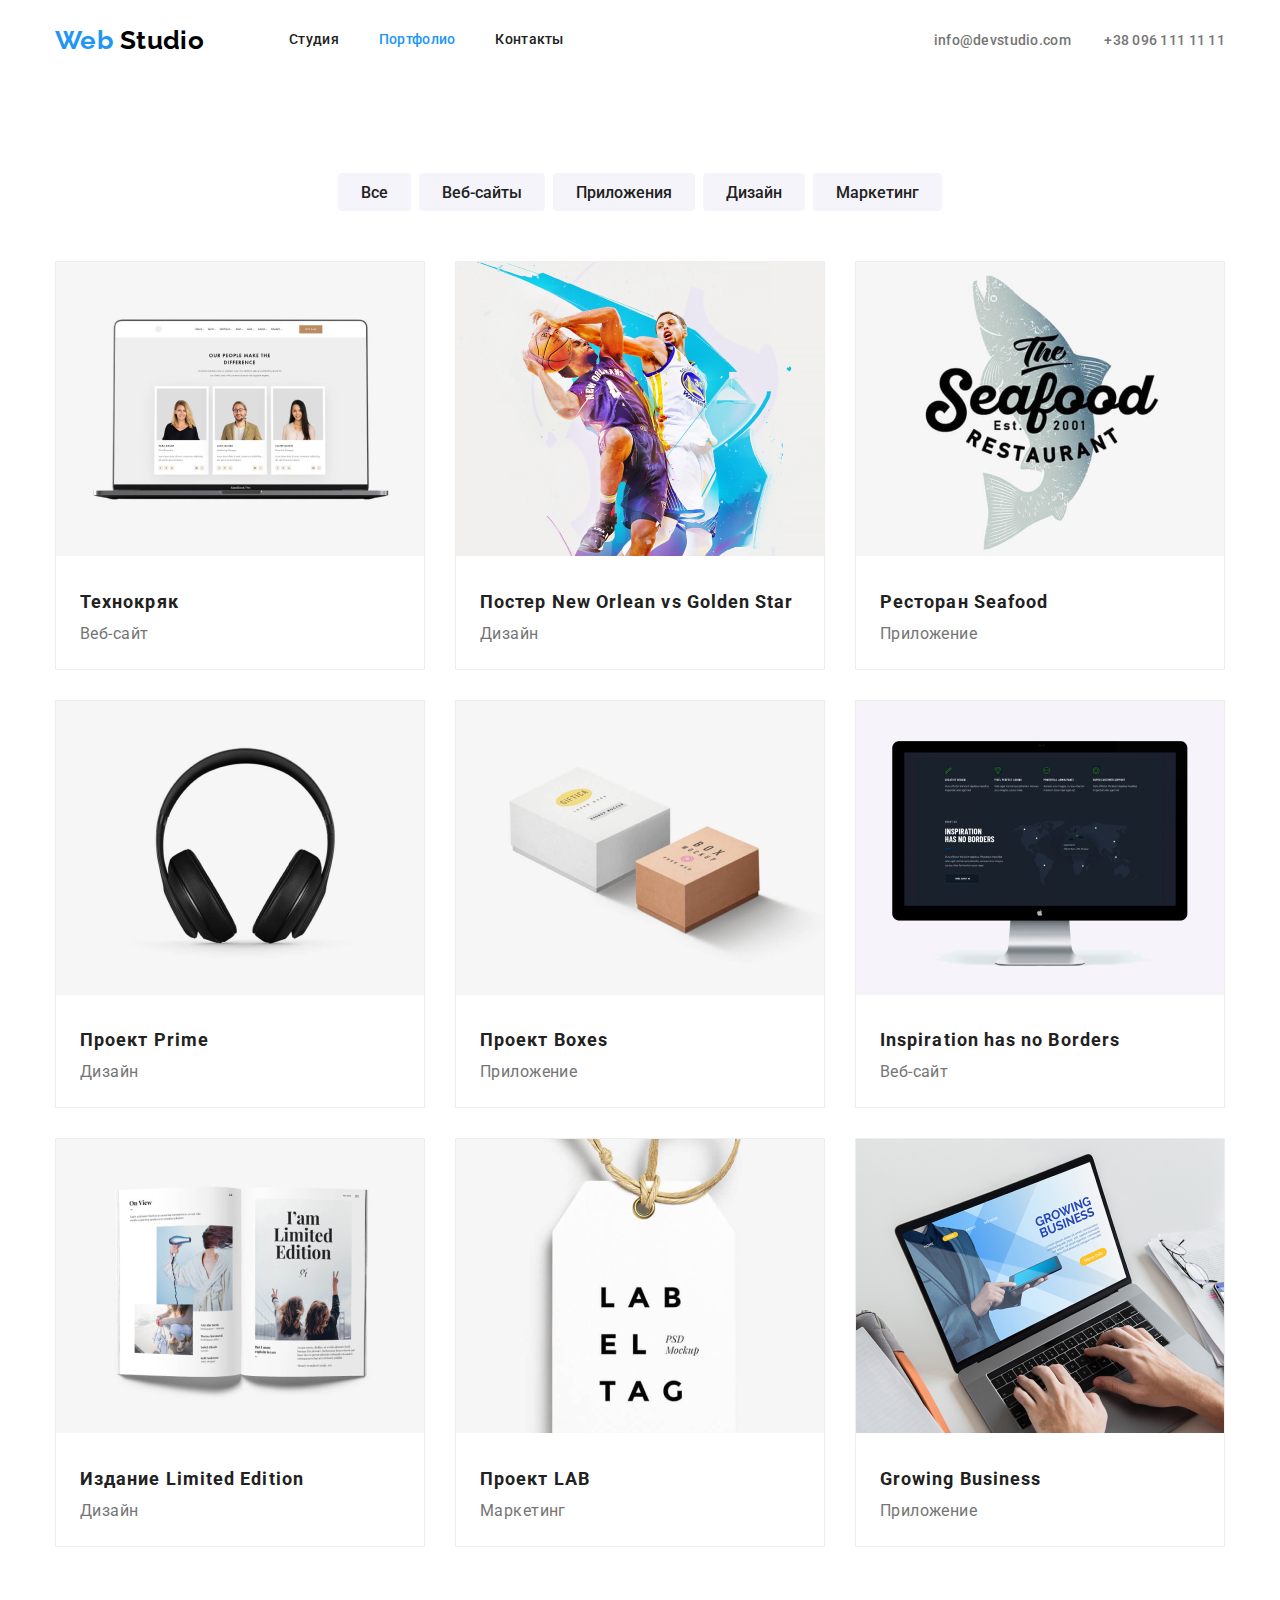
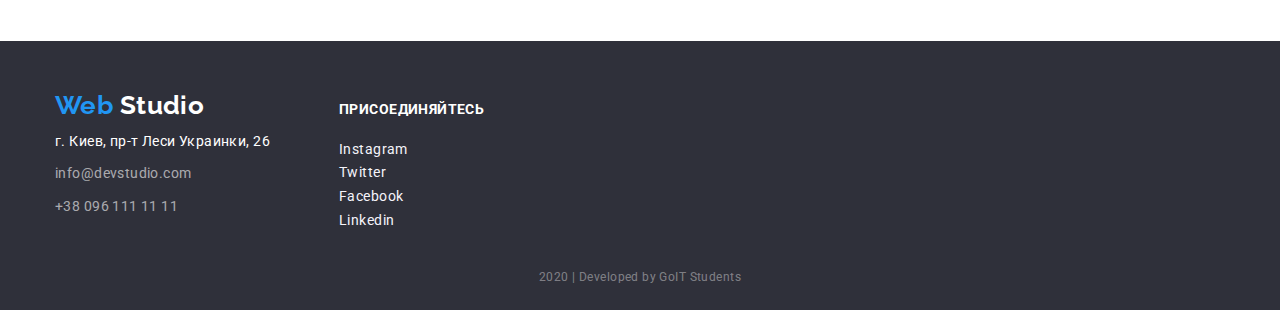
==== commit d20effb7: "Добавляет разметку страницы Портфолио" ====
--- a/portfolio.html
+++ b/portfolio.html
@@ -242,11 +242,11 @@
         </div>
         <div class="join-container">
           <b class="join">Присоединяйтесь</b>
-          <ul class="list">
-            <li><a href="#" aria-label="Ссылка на Instagram"></a>Instagram</li>
-            <li><a href="#" aria-label="Ссылка на Twitter"></a>Twitter</li>
-            <li><a href="#" aria-label="Ссылка на Facebook"></a>Facebook</li>
-            <li><a href="#" aria-label="Ссылка на Linkedin"></a>Linkedin</li>
+          <ul class="list-footer list">
+            <li><a href="#" aria-label="Ссылка на Instagram">Instagram</a></li>
+            <li><a href="#" aria-label="Ссылка на Twitter">Twitter</a></li>
+            <li><a href="#" aria-label="Ссылка на Facebook">Facebook</a></li>
+            <li><a href="#" aria-label="Ссылка на Linkedin">Linkedin</a></li>
           </ul>
         </div>
       </div>
--- a/css/style.css
+++ b/css/style.css
@@ -36,6 +36,9 @@
 }
 
 /* Стили для страницы Студия index.html */
+a {
+  text-decoration: none;
+}
 .list {
   list-style: none;
   padding: 0;
@@ -292,6 +295,17 @@
   border: 1px solid #afb1b8;
   border-radius: 4px;
 }
+.client-link {
+  text-decoration: none;
+  display: flex;
+  width: 100%;
+  height: 100%;
+}
+
+.client-logo {
+  border-style: none;
+  margin: auto;
+}
 .client:hover,
 .client:focus {
   border: 1px solid var(--accent-color);
@@ -299,6 +313,7 @@
 /*Footer*/
 .container.footer {
   display: flex;
+  align-items: baseline;
 }
 .main-footer {
   background-color: var(--background-footer);
@@ -307,6 +322,9 @@
   margin-top: 45px;
   margin-right: 69px;
 }
+.list-footer {
+  color: var(--background-icon);
+}
 .logo-footer,
 .logo-color {
   margin-top: 8px;
@@ -343,6 +361,8 @@
   color: var(--primary-white-color);
 }
 .copyright {
+  margin-top: 0px;
+  margin-bottom: 0px;
   padding-top: 18px;
   padding-bottom: 21px;
   font-size: 12px;
